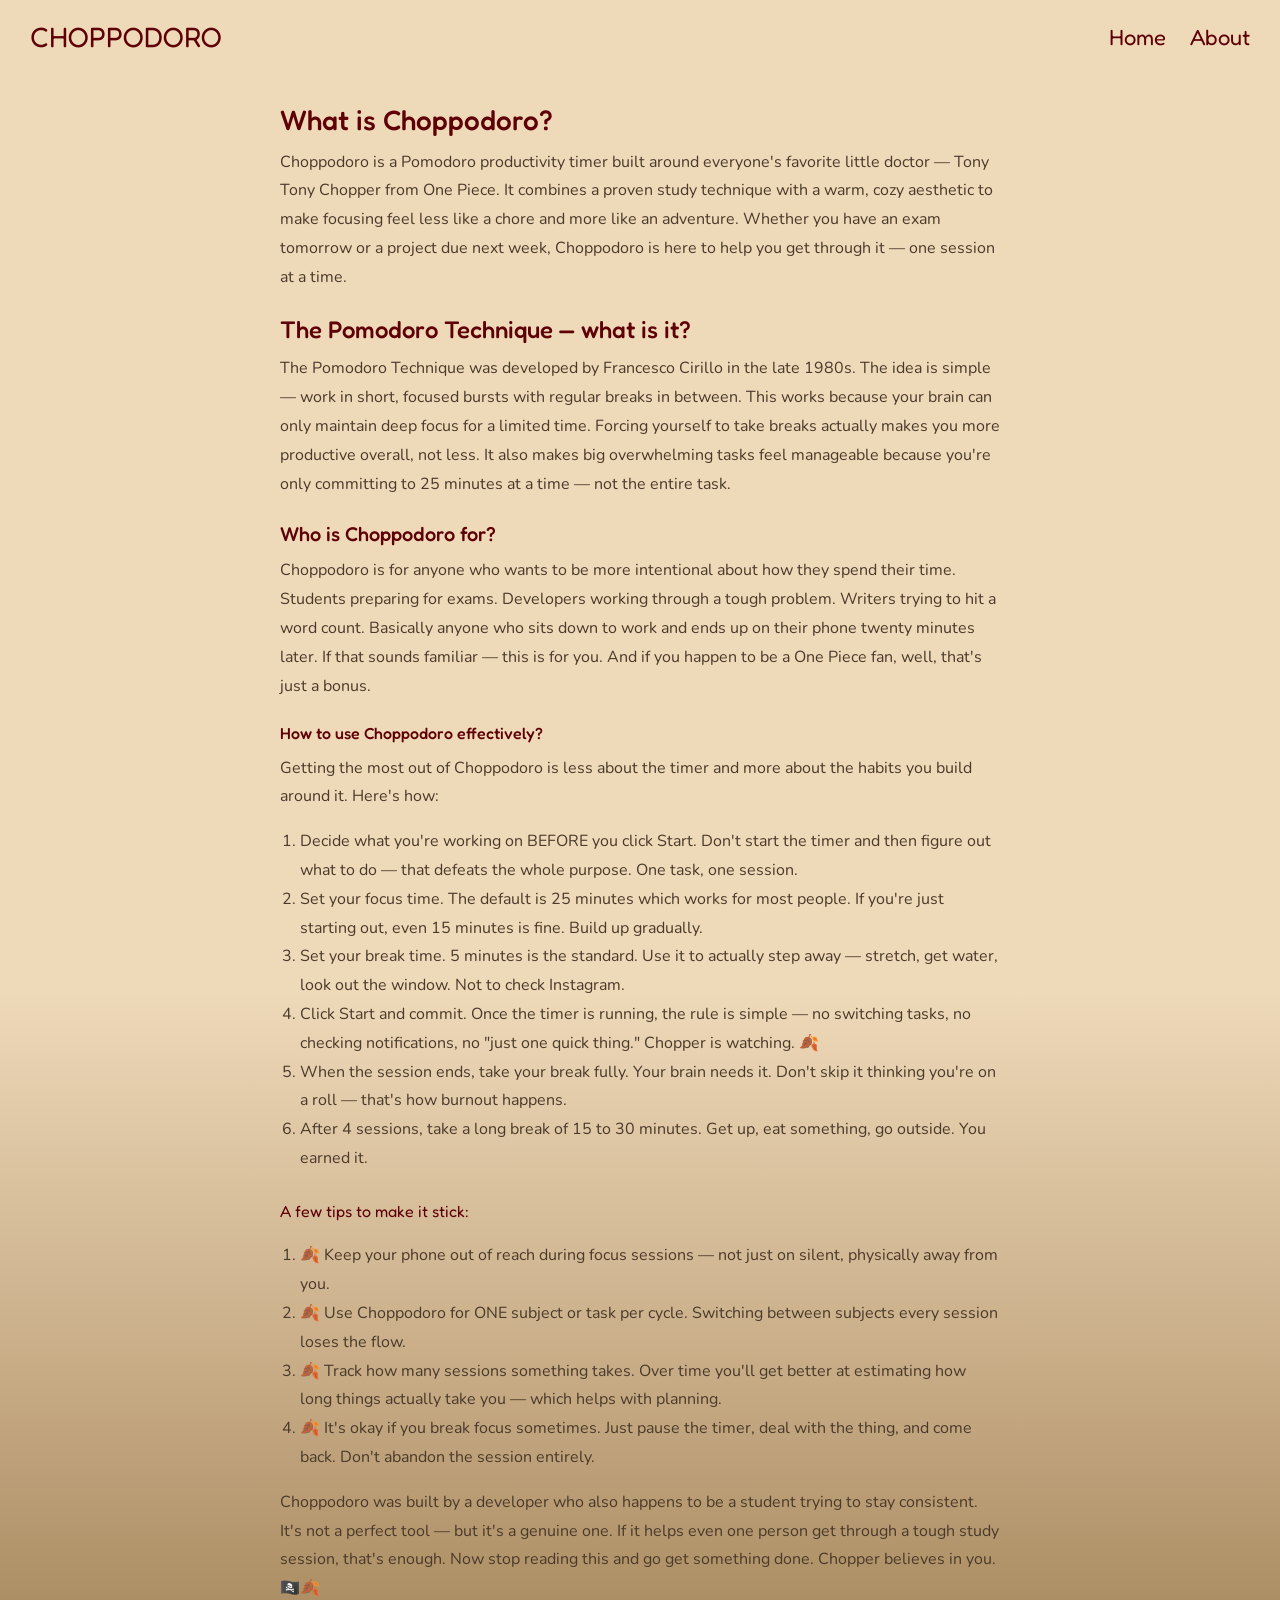
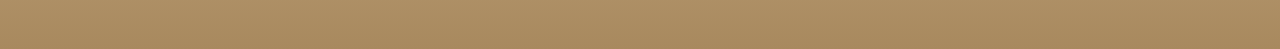
==== about.html @ 263a7dcc "initial commit -Choppodoro project" ====
<!DOCTYPE html>
<html>
<head>
  <title>Pomodoro Chopper</title>
  <link href="https://cdn.jsdelivr.net/npm/bootstrap@5.3.0/dist/css/bootstrap.min.css" rel="stylesheet">
  <link href="https://fonts.googleapis.com/css2?family=Fredoka+One&family=Nunito:wght@400;700&display=swap" rel="stylesheet">
  <link rel="stylesheet" href="about.css">
</head> 
<body>
    <div id="leaves-container"></div>
  <div id="navbar">
    <div id="brand">CHOPPODORO</div>
    <div id="nav-links">
      <a href="index.html">Home</a>
      <a href="about.html">About</a>
    </div>
  </div>
<div id="about">
    <h3 id="what">What is Choppodoro?</h3>
    <p>Choppodoro is a Pomodoro productivity timer built around everyone's 
       favorite little doctor — Tony Tony Chopper from One Piece. 
       It combines a proven study technique with a warm, cozy aesthetic 
       to make focusing feel less like a chore and more like an adventure. 
       Whether you have an exam tomorrow or a project due next week, 
       Choppodoro is here to help you get through it — one session at a time.</p>
    <h4 id="technique">The Pomodoro Technique — what is it?</h4>
    <p>The Pomodoro Technique was developed by Francesco Cirillo in the 
       late 1980s. The idea is simple — work in short, focused bursts 
       with regular breaks in between. This works because your brain 
       can only maintain deep focus for a limited time. Forcing yourself 
       to take breaks actually makes you more productive overall, not less. 
       It also makes big overwhelming tasks feel manageable because you're 
       only committing to 25 minutes at a time — not the entire task.</p>
    <h5 id="who">Who is Choppodoro for?</h5>
    <p>Choppodoro is for anyone who wants to be more intentional about 
       how they spend their time. Students preparing for exams. Developers 
       working through a tough problem. Writers trying to hit a word count. 
       Basically anyone who sits down to work and ends up on their phone 
       twenty minutes later. If that sounds familiar — this is for you. 
       And if you happen to be a One Piece fan, well, that's just a bonus.</p>
    <h6 id="how">How to use Choppodoro effectively?</h6>
    <p>Getting the most out of Choppodoro is less about the timer 
       and more about the habits you build around it. Here's how:
       <ol>
        <li>Decide what you're working on BEFORE you click Start. 
               Don't start the timer and then figure out what to do — 
               that defeats the whole purpose. One task, one session.</li>
        <li>Set your focus time. The default is 25 minutes which works 
               for most people. If you're just starting out, even 15 minutes 
               is fine. Build up gradually.</li>
        <li>Set your break time. 5 minutes is the standard. Use it to 
               actually step away — stretch, get water, look out the window. 
               Not to check Instagram.</li>
        <li>Click Start and commit. Once the timer is running, 
               the rule is simple — no switching tasks, no checking 
               notifications, no "just one quick thing." 
               Chopper is watching. 🍂</li>
        <li>When the session ends, take your break fully. 
               Your brain needs it. Don't skip it thinking you're on a roll — 
               that's how burnout happens.</li>
        <li>After 4 sessions, take a long break of 15 to 30 minutes. 
               Get up, eat something, go outside. You earned it.</li>
       </ol>
    </p>
    <p id="tips">A few tips to make it stick:</p>
    <p>
         <ol>
          <li> 🍂 Keep your phone out of reach during focus sessions — 
                   not just on silent, physically away from you.</li>
          <li> 🍂 Use Choppodoro for ONE subject or task per cycle. 
                   Switching between subjects every session loses the flow.</li>
          <li> 🍂 Track how many sessions something takes. 
                   Over time you'll get better at estimating how long things 
                   actually take you — which helps with planning.</li>
          <li> 🍂 It's okay if you break focus sometimes. 
                   Just pause the timer, deal with the thing, and come back. 
                   Don't abandon the session entirely.</li>
         </ol>
    </p>
    <p>Choppodoro was built by a developer who also happens to be 
       a student trying to stay consistent. It's not a perfect tool — 
       but it's a genuine one. If it helps even one person get through 
      a tough study session, that's enough. 

      Now stop reading this and go get something done. 
      Chopper believes in you. 🏴‍☠️🍂</p>
  </div>

<script>
    const container = document.getElementById('leaves-container');
    const leafColors = ['#D53E0F', '#E86B3A', '#F0A070', '#9B0F06', '#E8956D'];
 
    function createLeaf() {
      const leaf = document.createElement('div');
      leaf.classList.add('leaf');
 
      leaf.style.left = (Math.random() * 95 + 2.5) + 'vw';
 
      const size = Math.random() * 14 + 8 + 'px';
      leaf.style.width = size;
      leaf.style.height = size;
 
      const duration = Math.random() * 4 + 4 + 's';
      leaf.style.animationDuration = duration;
 
      leaf.style.animationDelay = Math.random() * 5 + 's';
 
      const color = leafColors[Math.floor(Math.random() * leafColors.length)];
      leaf.style.background = color;
      leaf.style.borderRadius = '80% 0 80% 0';
 
      container.appendChild(leaf);
 
      setTimeout(() => {
        leaf.remove();
      }, 10000);
    }
 
    setInterval(createLeaf, 400);
</script>
</body>
</html>
---- about.css ----
* {
  box-sizing: border-box;
}

body {
  margin: 0;
  font-family: 'Nunito', sans-serif;
  background: linear-gradient(to bottom, #EED9B9 60%, #c4a882 85%, #a8895e 100%);
  min-height: 100vh;        /* changed from height */
  overflow-y: auto;         /* changed from hidden */
  position: relative;
}

#about {
  position: relative;
  max-width: 800px;
  margin: 0 auto;
  padding: 80px 40px 30px;
  z-index: 10;
}

h3, h4, h5, h6, #tips {
    position: relative;
  font-family: 'Fredoka One', cursive;
  color: #5E0006;
  margin: 24px 0 10px;
  z-index: 10;
}

p, li {
    position: relative;
  font-family: 'Nunito', sans-serif;
  color: #4a3a2a;
  font-size: 16px;
  line-height: 1.8;
  z-index: 10;
}

ol {
    position: relative;
  padding-left: 20px;
  margin-top: 10px;
  z-index: 10;
}


#navbar {
  position: absolute;
  top: 0;
  left: 0;
  width: 100%;
  display: flex;
  justify-content: space-between;
  align-items: center;
  padding: 16px 30px;
  z-index: 10;
}

#brand {
  font-family: 'Fredoka One', cursive;
  font-size: 28px;
  color: #5E0006;
  z-index: 10;
}

#nav-links {
  display: flex;
  right: 30px;
  z-index: 10;
  gap: 24px;
}

#nav-links a {
  font-family: 'Fredoka One', cursive;
  font-size: 22px;
  color: #5E0006;
  text-decoration: none;
    z-index: 10;
}

#nav-links a:hover {
  color: #D53E0F;
}

#leaves-container {
  position: absolute;
  top: 0;
  left: 0;
  width: 100%;
  height: 100%;
  pointer-events: none;
  z-index: 0;
  overflow: hidden;
}

.leaf {
  position: absolute;
  top: -40px;
  opacity: 0;
  animation: fall linear infinite;
}

@keyframes fall {
  0%   { top: -40px; opacity: 0;   transform: translateX(0px)  rotate(0deg);   }
  10%  {              opacity: 1;                                               }
  90%  {              opacity: 1;                                               }
  100% { top: 100vh;  opacity: 0;   transform: translateX(60px) rotate(360deg); }
}
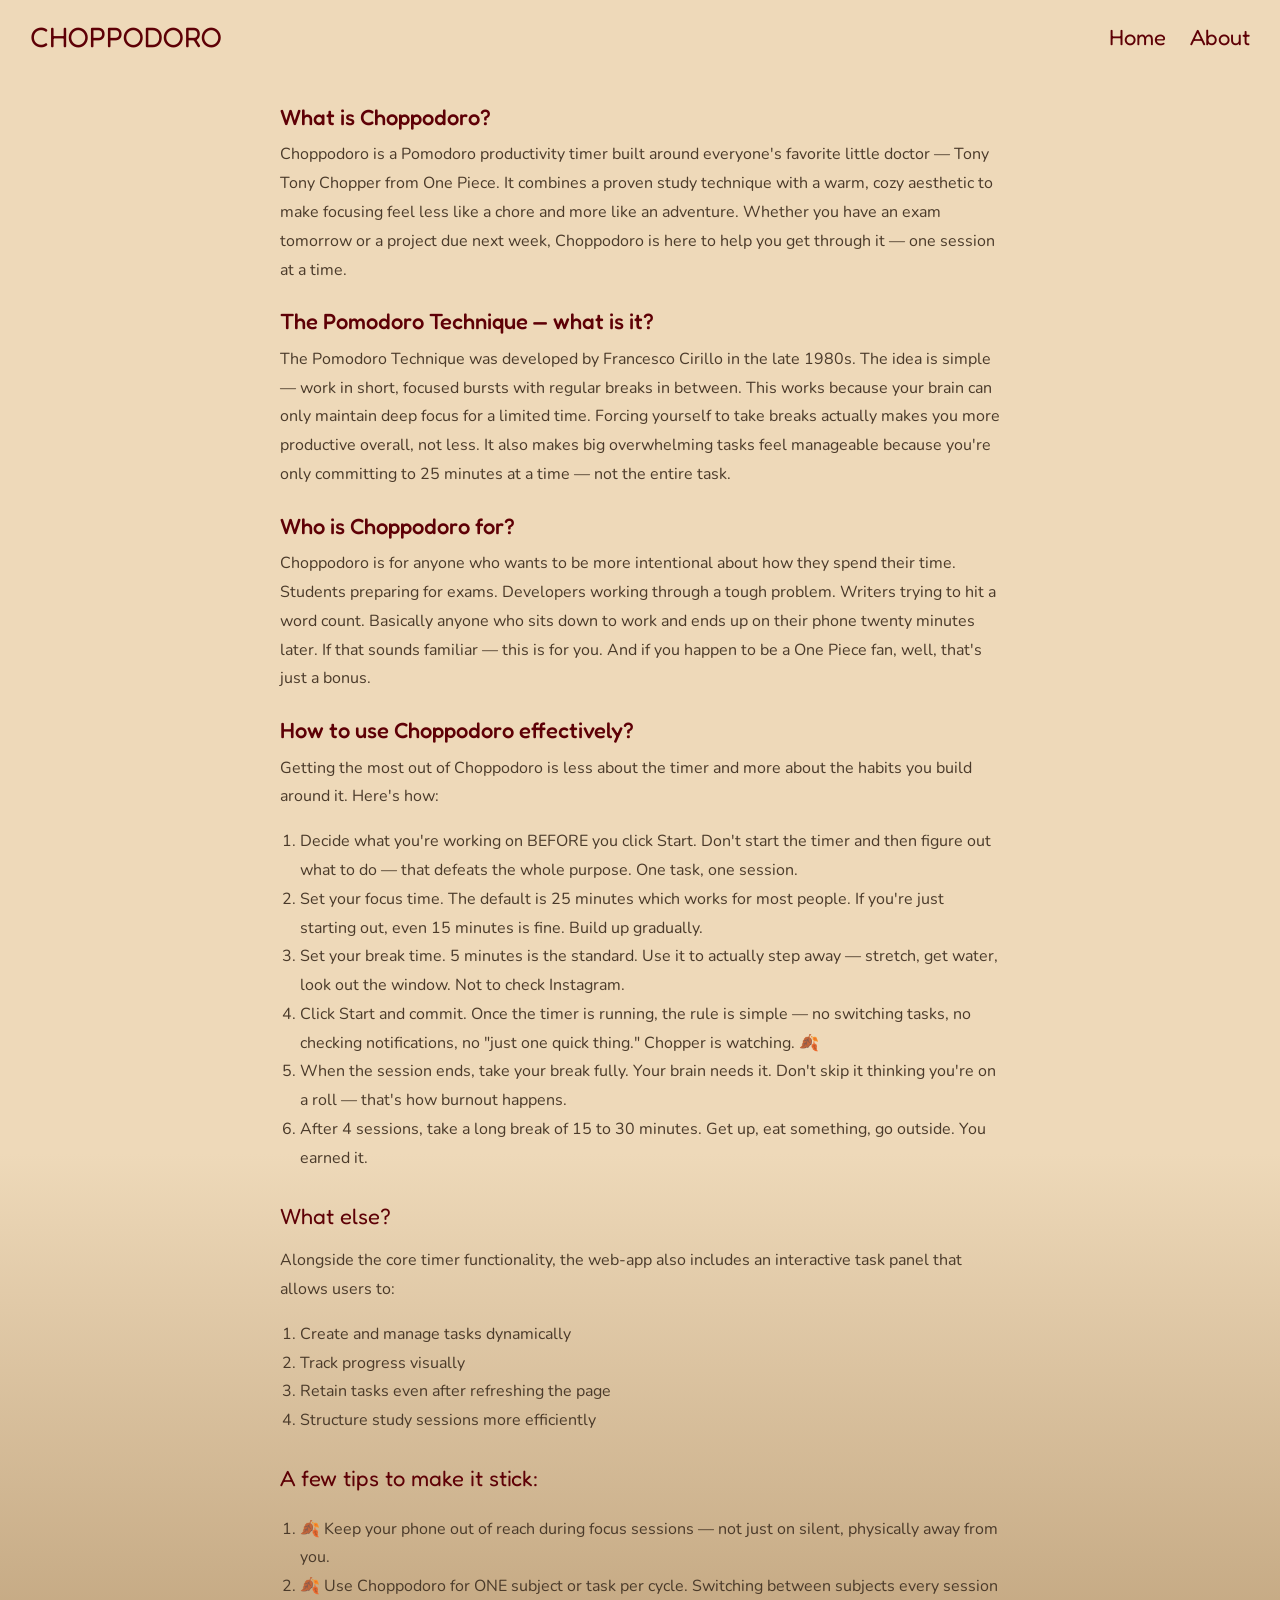
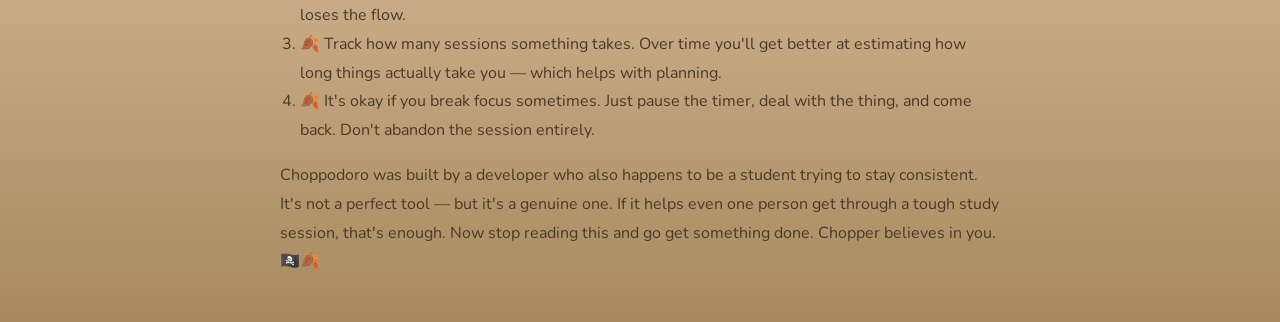
==== commit f3568676: "revised the readme and changed about section" ====
--- a/about.html
+++ b/about.html
@@ -62,6 +62,16 @@
                Get up, eat something, go outside. You earned it.</li>
        </ol>
     </p>
+  <div id="todopanel">
+    <p id="new">What else?</p>
+    <p>Alongside the core timer functionality, the web-app also includes an interactive task panel that allows users to:
+      <ol>
+       <li>Create and manage tasks dynamically</li>
+       <li>Track progress visually</li>
+       <li>Retain tasks even after refreshing the page</li>
+       <li>Structure study sessions more efficiently</li>
+      </ol>
+    </p>
     <p id="tips">A few tips to make it stick:</p>
     <p>
          <ol>
--- a/about.css
+++ b/about.css
@@ -24,6 +24,24 @@
   font-family: 'Fredoka One', cursive;
   color: #5E0006;
   margin: 24px 0 10px;
+  z-index: 10;
+  font-size: 22px;
+}
+
+#todopanel {
+  position: relative;
+  font-family: 'Fredoka One', cursive;
+  color: #5E0006;
+  margin: 24px 0 10px;
+  z-index: 10;
+}
+
+#new {
+    position: relative;
+  font-family: 'Fredoka One', cursive;
+  color: #5E0006;
+  font-size: 22px;
+  margin-bottom: 10px;
   z-index: 10;
 }
 
